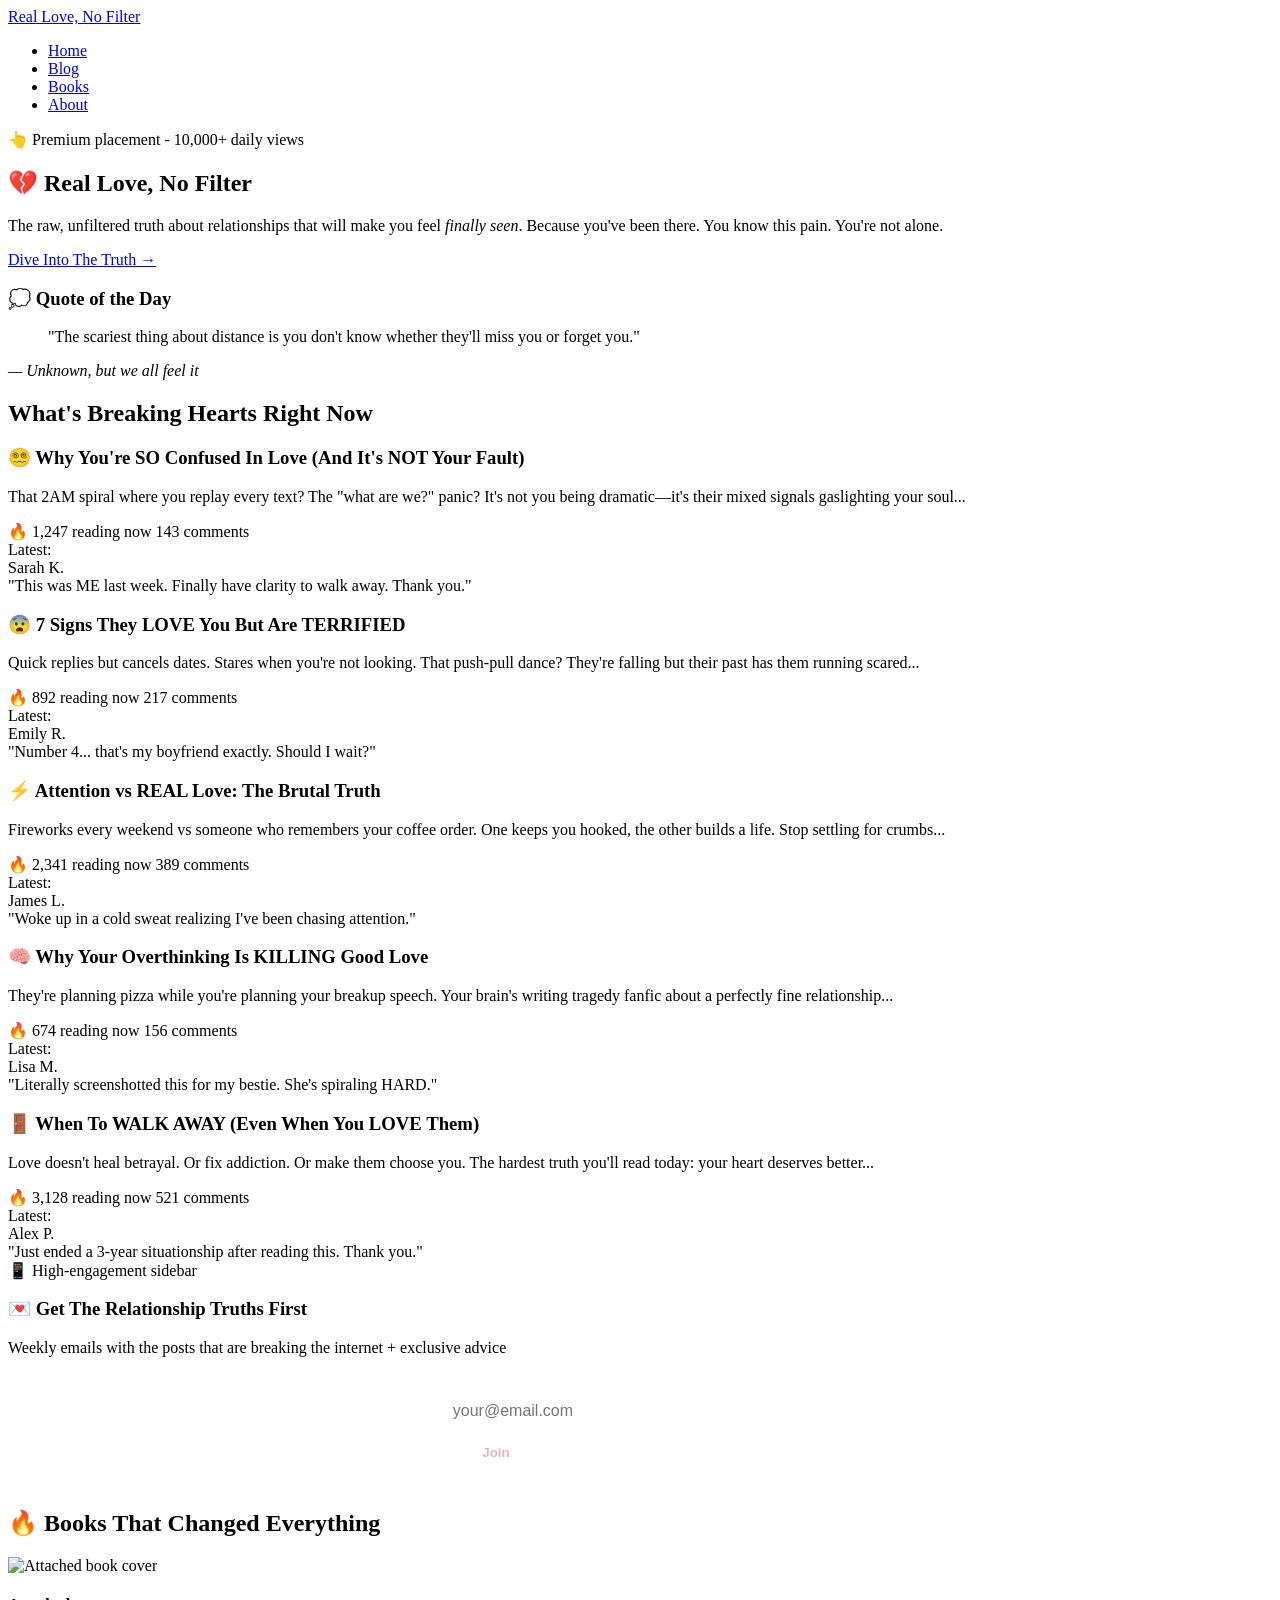
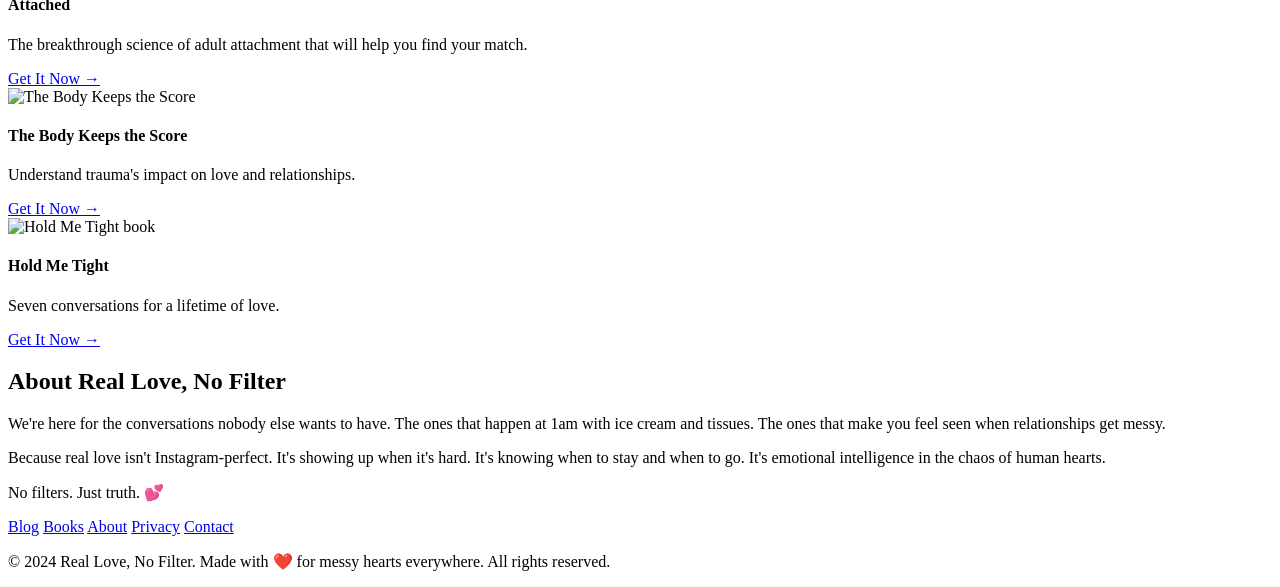
==== index.html @ 3524c857 "Rename blackbox-output-code-678SL6RS6K.html to index.html" ====
<!DOCTYPE html>
<html lang="en">
<head>
    <meta charset="UTF-8">
    <meta name="viewport" content="width=device-width, initial-scale=1.0">
    <!-- SEO Meta Tags -->
    <title>Real Love, No Filter - Raw Truth About Relationships & Emotional Intelligence</title>
    <meta name="description" content="Unfiltered relationship advice that feels real. Why you're confused in love, signs they like you but are scared, when to walk away. Emotional intelligence for messy hearts.">
    <meta name="keywords" content="relationships, love advice, emotional intelligence, dating, heartbreak, attachment styles, red flags">
    <meta property="og:title" content="Real Love, No Filter - Honest Relationship Truths">
    <meta property="og:description" content="The raw, unfiltered truth about relationships that will make you feel finally seen.">
    <meta property="og:image" content="https://reallovenofilter.com/og-image.jpg">
    <meta property="og:url" content="https://reallovenofilter.com">
    <meta name="twitter:card" content="summary_large_image">
    
    <!-- Schema.org for SEO -->
    <script type="application/ld+json">
    {
        "@context": "https://schema.org",
        "@type": "WebSite",
        "name": "Real Love, No Filter",
        "url": "https://reallovenofilter.com",
        "description": "Honest conversations about relationships and emotional intelligence",
        "potentialAction": {
            "@type": "SearchAction",
            "target": "https://reallovenofilter.com/search?q={search_term_string}",
            "query-input": "required name=search_term_string"
        }
    }
    </script>
    
    <link rel="stylesheet" href="css/style.css">
    <link rel="icon" href="data:image/svg+xml,<svg xmlns='http://www.w3.org/2000/svg' viewBox='0 0 100 100'><text y='.9em' font-size='90'>💕</text></svg>">
</head>
<body>
    <!-- Navigation -->
    <nav>
        <div class="nav-container">
            <a href="#home" class="logo">Real Love, No Filter</a>
            <ul class="nav-links" id="navLinks">
                <li><a href="#home">Home</a></li>
                <li><a href="#blog">Blog</a></li>
                <li><a href="#products">Books</a></li>
                <li><a href="#about">About</a></li>
            </ul>
            <div class="hamburger" id="hamburger">
                <span></span>
                <span></span>
                <span></span>
            </div>
        </div>
    </nav>

    <!-- Leaderboard Ad -->
    <div class="ad-leaderboard">
        <!-- Google AdSense Leaderboard (728x90) will go here -->
        <div>👆 Premium placement - 10,000+ daily views</div>
    </div>

    <!-- Homepage -->
    <section id="home" class="hero">
        <div class="container">
            <h1>💔 Real Love, No Filter</h1>
            <p>The raw, unfiltered truth about relationships that will make you feel <em>finally seen</em>. Because you've been there. You know this pain. You're not alone.</p>
            <a href="#blog" class="cta-button">Dive Into The Truth →</a>
        </div>
    </section>

    <!-- Quote of the Day -->
    <section class="quote-section">
        <div class="container">
            <h3>💭 Quote of the Day</h3>
            <div class="quote-content">
                <blockquote class="quote-text">
                    "The scariest thing about distance is you don't know whether they'll miss you or forget you."
                </blockquote>
                <cite class="quote-author">— Unknown, but we all feel it</cite>
            </div>
        </div>
    </section>

    <!-- Main Content with Sidebar -->
    <div class="container main-content">
        <!-- Blog Section -->
        <section id="blog" class="blog-section">
            <h2 class="section-title">What's Breaking Hearts Right Now</h2>
            <div class="blog-grid">
                <article class="blog-card">
                    <h3>😵‍💫 Why You're SO Confused In Love (And It's NOT Your Fault)</h3>
                    <p>That 2AM spiral where you replay every text? The "what are we?" panic? It's not you being dramatic—it's their mixed signals gaslighting your soul...</p>
                    <div class="card-meta">
                        <span class="live-indicator">🔥 1,247 reading now</span>
                        <span>143 comments</span>
                    </div>
                    <div class="comments">
                        <div class="comment-count">Latest:</div>
                        <div class="comment">
                            <div class="comment-avatar"></div>
                            <div class="comment-content">
                                <div class="comment-author">Sarah K.</div>
                                <div class="comment-text">"This was ME last week. Finally have clarity to walk away. Thank you."</div>
                            </div>
                        </div>
                    </div>
                </article>

                <article class="blog-card">
                    <h3>😨 7 Signs They LOVE You But Are TERRIFIED</h3>
                    <p>Quick replies but cancels dates. Stares when you're not looking. That push-pull dance? They're falling but their past has them running scared...</p>
                    <div class="card-meta">
                        <span class="live-indicator">🔥 892 reading now</span>
                        <span>217 comments</span>
                    </div>
                    <div class="comments">
                        <div class="comment-count">Latest:</div>
                        <div class="comment">
                            <div class="comment-avatar"></div>
                            <div class="comment-content">
                                <div class="comment-author">Emily R.</div>
                                <div class="comment-text">"Number 4... that's my boyfriend exactly. Should I wait?"</div>
                            </div>
                        </div>
                    </div>
                </article>

                <article class="blog-card">
                    <h3>⚡ Attention vs REAL Love: The Brutal Truth</h3>
                    <p>Fireworks every weekend vs someone who remembers your coffee order. One keeps you hooked, the other builds a life. Stop settling for crumbs...</p>
                    <div class="card-meta">
                        <span class="live-indicator">🔥 2,341 reading now</span>
                        <span>389 comments</span>
                    </div>
                    <div class="comments">
                        <div class="comment-count">Latest:</div>
                        <div class="comment">
                            <div class="comment-avatar"></div>
                            <div class="comment-content">
                                <div class="comment-author">James L.</div>
                                <div class="comment-text">"Woke up in a cold sweat realizing I've been chasing attention."</div>
                            </div>
                        </div>
                    </div>
                </article>

                <article class="blog-card">
                    <h3>🧠 Why Your Overthinking Is KILLING Good Love</h3>
                    <p>They're planning pizza while you're planning your breakup speech. Your brain's writing tragedy fanfic about a perfectly fine relationship...</p>
                    <div class="card-meta">
                        <span class="live-indicator">🔥 674 reading now</span>
                        <span>156 comments</span>
                    </div>
                    <div class="comments">
                        <div class="comment-count">Latest:</div>
                        <div class="comment">
                            <div class="comment-avatar"></div>
                            <div class="comment-content">
                                <div class="comment-author">Lisa M.</div>
                                <div class="comment-text">"Literally screenshotted this for my bestie. She's spiraling HARD."</div>
                            </div>
                        </div>
                    </div>
                </article>

                <article class="blog-card">
                    <h3>🚪 When To WALK AWAY (Even When You LOVE Them)</h3>
                    <p>Love doesn't heal betrayal. Or fix addiction. Or make them choose you. The hardest truth you'll read today: your heart deserves better...</p>
                    <div class="card-meta">
                        <span class="live-indicator">🔥 3,128 reading now</span>
                        <span>521 comments</span>
                    </div>
                    <div class="comments">
                        <div class="comment-count">Latest:</div>
                        <div class="comment">
                            <div class="comment-avatar"></div>
                            <div class="comment-content">
                                <div class="comment-author">Alex P.</div>
                                <div class="comment-text">"Just ended a 3-year situationship after reading this. Thank you."</div>
                            </div>
                        </div>
                    </div>
                </article>
            </div>
        </section>

        <!-- Sidebar -->
        <aside class="sidebar">
            <div class="sidebar-ad">
                <!-- Google AdSense Sidebar (300x600) will go here -->
                <div>📱 High-engagement sidebar</div>
            </div>
        </aside>
    </div>

    <!-- Newsletter -->
    <section class="newsletter">
        <div class="container">
            <h3>💌 Get The Relationship Truths First</h3>
            <p>Weekly emails with the posts that are breaking the internet + exclusive advice</p>
            <!-- Mailchimp/Klaviyo form will go here -->
            <div style="background: rgba(255,255,255,0.2); padding: 1rem; border-radius: 12px; max-width: 400px; margin: 0 auto;">
                <input type="email" placeholder="your@email.com" style="width: 70%; padding: 0.8rem; border: none; border-radius: 6px; font-size: 1rem;">
                <button style="width: 28%; padding: 0.8rem; background: white; color: #e8b4b8; border: none; border-radius: 6px; font-weight: 600; cursor: pointer;">Join</button>
            </div>
        </div>
    </section>

    <!-- Recommended Products -->
    <section id="products" class="products-section">
        <div class="container">
            <h2>🔥 Books That Changed Everything</h2>
            <div class="products-grid">
                <div class="product-card">
                    <img src="https://images.unsplash.com/photo-1589829545856-d10d557cf95f?w=400&h=200&fit=crop" alt="Attached book cover" loading="lazy">
                    <h4>Attached</h4>
                    <p>The breakthrough science of adult attachment that will help you find your match.</p>
                    <a href="#" class="affiliate-btn" target="_blank" rel="nofollow noopener">Get It Now →</a>
                </div>

                <div class="product-card">
                    <img src="https://images.unsplash.com/photo-1661963516302-482acd74672e?w=400&h=200&fit=crop" alt="The Body Keeps the Score" loading="lazy">
                    <h4>The Body Keeps the Score</h4>
                    <p>Understand trauma's impact on love and relationships.</p>
                    <a href="#" class="affiliate-btn" target="_blank" rel="nofollow noopener">Get It Now →</a>
                </div>

                <div class="product-card">
                    <img src="https://images.unsplash.com/photo-1524178232363-933d15b4d95e?w=400&h=200&fit=crop" alt="Hold Me Tight book" loading="lazy">
                    <h4>Hold Me Tight</h4>
                    <p>Seven conversations for a lifetime of love.</p>
                    <a href="#" class="affiliate-btn" target="_blank" rel="nofollow noopener">Get It Now →</a>
                </div>
            </div>
        </div>
    </section>

    <!-- About Page -->
    <section id="about" class="about">
        <div class="container">
            <h2>About Real Love, No Filter</h2>
            <p>We're here for the conversations nobody else wants to have. The ones that happen at 1am with ice cream and tissues. The ones that make you feel seen when relationships get messy.</p>
            <p>Because real love isn't Instagram-perfect. It's showing up when it's hard. It's knowing when to stay and when to go. It's emotional intelligence in the chaos of human hearts.</p>
            <p>No filters. Just truth. 💕</p>
        </div>
    </section>

    <!-- Footer -->
    <footer>
        <div class="footer-content">
            <div class="footer-links">
                <a href="#blog">Blog</a>
                <a href="#products">Books</a>
                <a href="#about">About</a>
                <a href="#">Privacy</a>
                <a href="#">Contact</a>
            </div>
            <p>&copy; 2024 Real Love, No Filter. Made with ❤️ for messy hearts everywhere. All rights reserved.</p>
        </div>
    </footer>

    <script src="js/script.js"></script>
</body>
</html>
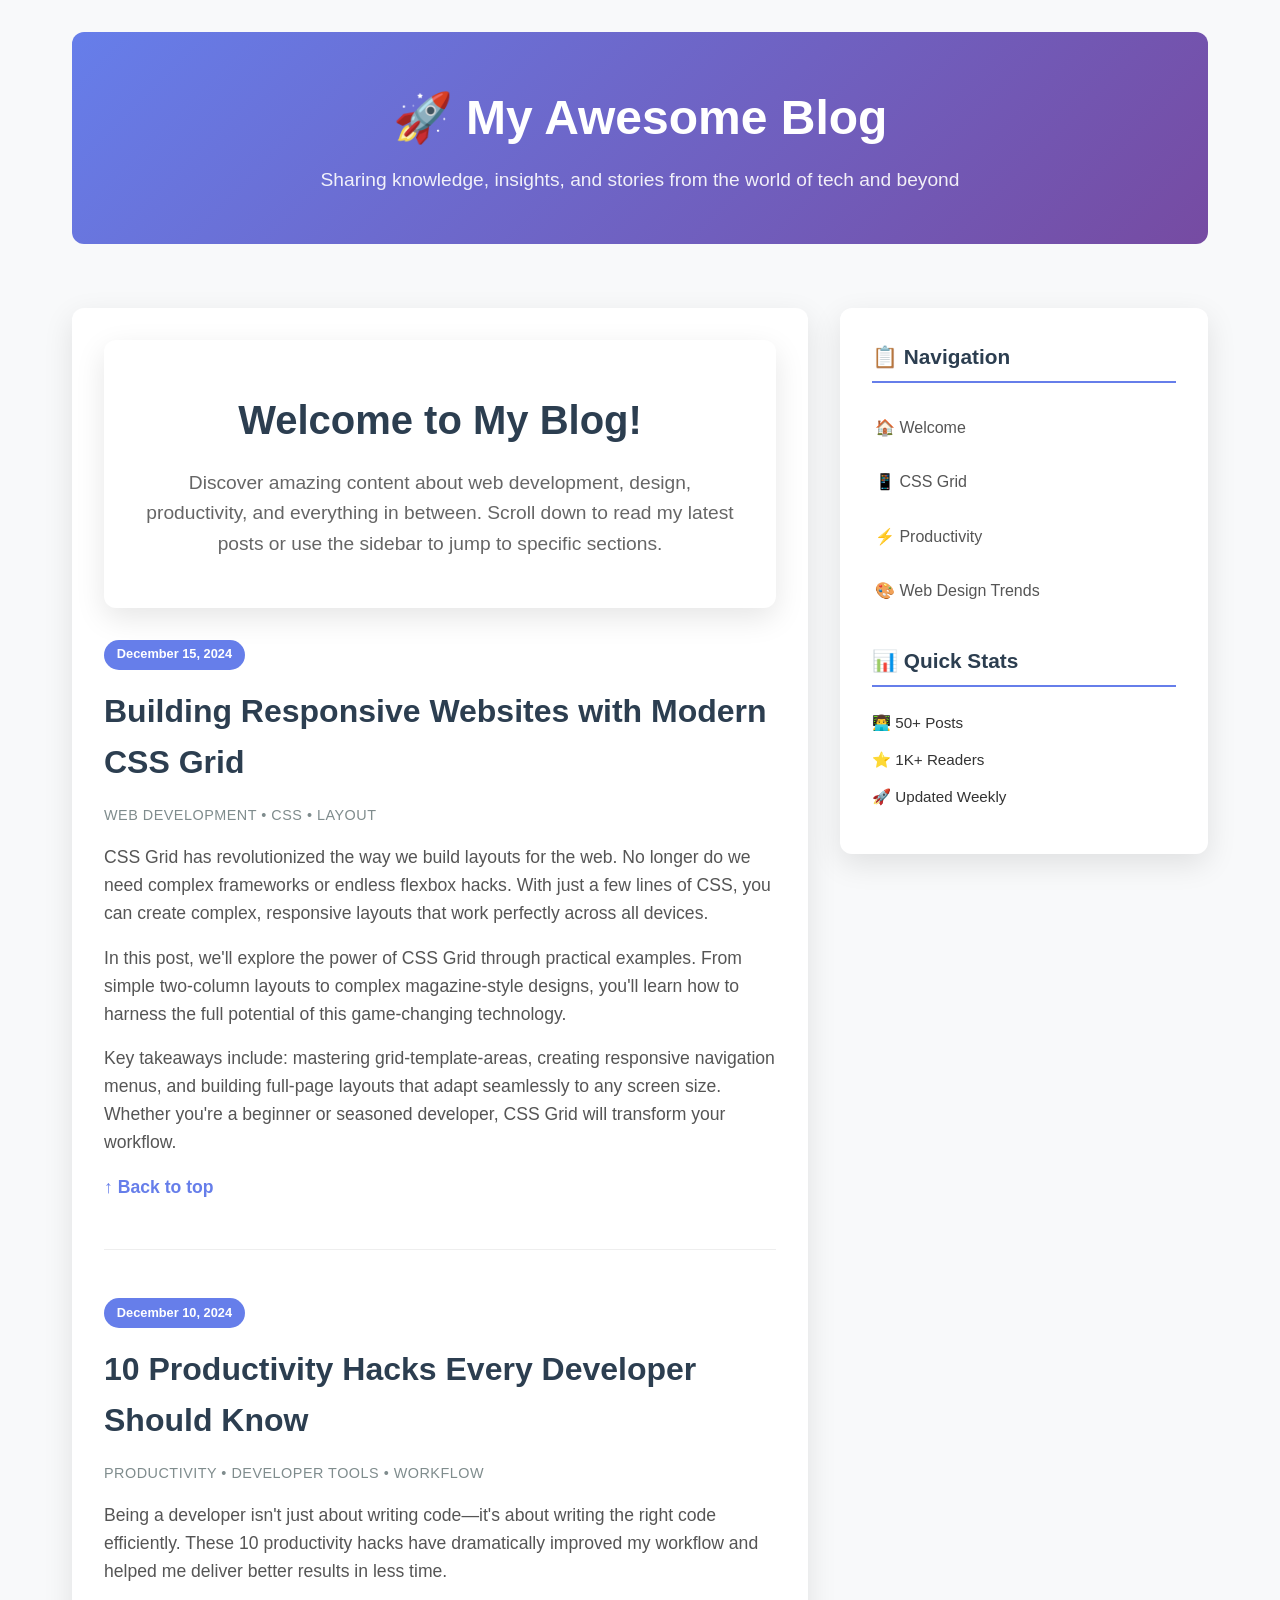
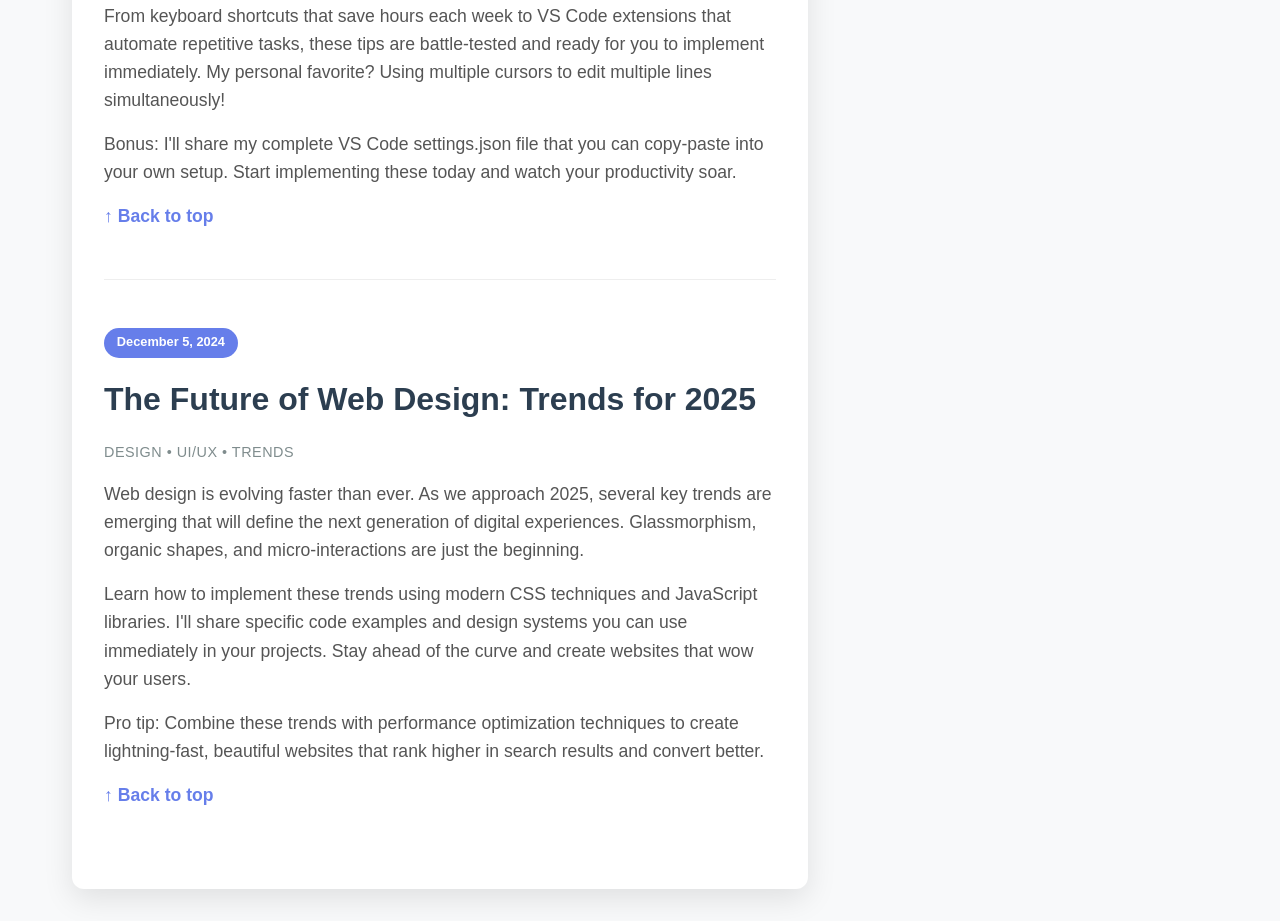
==== commit ec0be1b1: "Create index.html" ====
--- a/index.html
+++ b/index.html
@@ -3,260 +3,263 @@
 <head>
     <meta charset="UTF-8">
     <meta name="viewport" content="width=device-width, initial-scale=1.0">
-    <!-- SEO Meta Tags -->
-    <title>Real Love, No Filter - Raw Truth About Relationships & Emotional Intelligence</title>
-    <meta name="description" content="Unfiltered relationship advice that feels real. Why you're confused in love, signs they like you but are scared, when to walk away. Emotional intelligence for messy hearts.">
-    <meta name="keywords" content="relationships, love advice, emotional intelligence, dating, heartbreak, attachment styles, red flags">
-    <meta property="og:title" content="Real Love, No Filter - Honest Relationship Truths">
-    <meta property="og:description" content="The raw, unfiltered truth about relationships that will make you feel finally seen.">
-    <meta property="og:image" content="https://reallovenofilter.com/og-image.jpg">
-    <meta property="og:url" content="https://reallovenofilter.com">
-    <meta name="twitter:card" content="summary_large_image">
-    
-    <!-- Schema.org for SEO -->
-    <script type="application/ld+json">
-    {
-        "@context": "https://schema.org",
-        "@type": "WebSite",
-        "name": "Real Love, No Filter",
-        "url": "https://reallovenofilter.com",
-        "description": "Honest conversations about relationships and emotional intelligence",
-        "potentialAction": {
-            "@type": "SearchAction",
-            "target": "https://reallovenofilter.com/search?q={search_term_string}",
-            "query-input": "required name=search_term_string"
-        }
-    }
-    </script>
-    
-    <link rel="stylesheet" href="css/style.css">
-    <link rel="icon" href="data:image/svg+xml,<svg xmlns='http://www.w3.org/2000/svg' viewBox='0 0 100 100'><text y='.9em' font-size='90'>💕</text></svg>">
+    <title>My Awesome Blog</title>
+    <style>
+        * {
+            margin: 0;
+            padding: 0;
+            box-sizing: border-box;
+        }
+
+        body {
+            font-family: -apple-system, BlinkMacSystemFont, 'Segoe UI', Roboto, Oxygen, Ubuntu, Cantarell, sans-serif;
+            line-height: 1.6;
+            color: #333;
+            background-color: #f8f9fa;
+        }
+
+        .container {
+            max-width: 1200px;
+            margin: 0 auto;
+            display: grid;
+            grid-template-columns: 2fr 1fr;
+            gap: 2rem;
+            padding: 2rem;
+        }
+
+        header {
+            grid-column: 1 / -1;
+            text-align: center;
+            padding: 3rem 0;
+            background: linear-gradient(135deg, #667eea 0%, #764ba2 100%);
+            color: white;
+            border-radius: 12px;
+            margin-bottom: 2rem;
+        }
+
+        header h1 {
+            font-size: 3rem;
+            margin-bottom: 0.5rem;
+            font-weight: 700;
+        }
+
+        header p {
+            font-size: 1.2rem;
+            opacity: 0.9;
+        }
+
+        .main-content {
+            background: white;
+            border-radius: 12px;
+            padding: 2rem;
+            box-shadow: 0 10px 30px rgba(0,0,0,0.1);
+        }
+
+        .blog-post {
+            margin-bottom: 3rem;
+            padding-bottom: 2rem;
+            border-bottom: 1px solid #eee;
+        }
+
+        .blog-post:last-child {
+            border-bottom: none;
+            margin-bottom: 0;
+        }
+
+        .blog-post h2 {
+            font-size: 2rem;
+            color: #2c3e50;
+            margin-bottom: 1rem;
+            cursor: pointer;
+        }
+
+        .blog-post h2:hover {
+            color: #667eea;
+        }
+
+        .post-meta {
+            color: #7f8c8d;
+            font-size: 0.9rem;
+            margin-bottom: 1rem;
+            text-transform: uppercase;
+            letter-spacing: 0.5px;
+        }
+
+        .blog-post p {
+            font-size: 1.1rem;
+            margin-bottom: 1rem;
+            color: #555;
+        }
+
+        .read-more {
+            color: #667eea;
+            text-decoration: none;
+            font-weight: 600;
+            border-bottom: 2px solid transparent;
+            transition: all 0.3s ease;
+        }
+
+        .read-more:hover {
+            border-bottom-color: #667eea;
+        }
+
+        .sidebar {
+            background: white;
+            border-radius: 12px;
+            padding: 2rem;
+            box-shadow: 0 10px 30px rgba(0,0,0,0.1);
+            height: fit-content;
+            position: sticky;
+            top: 2rem;
+        }
+
+        .sidebar h3 {
+            color: #2c3e50;
+            margin-bottom: 1.5rem;
+            font-size: 1.3rem;
+            padding-bottom: 0.5rem;
+            border-bottom: 2px solid #667eea;
+        }
+
+        .sidebar ul {
+            list-style: none;
+        }
+
+        .sidebar li {
+            margin-bottom: 0.8rem;
+        }
+
+        .sidebar a {
+            color: #555;
+            text-decoration: none;
+            font-weight: 500;
+            display: block;
+            padding: 0.5rem 0;
+            border-left: 3px solid transparent;
+            transition: all 0.3s ease;
+        }
+
+        .sidebar a:hover {
+            color: #667eea;
+            border-left-color: #667eea;
+            padding-left: 1rem;
+        }
+
+        .hero-section {
+            grid-column: 1 / -1;
+            background: white;
+            border-radius: 12px;
+            padding: 3rem 2rem;
+            text-align: center;
+            margin-bottom: 2rem;
+            box-shadow: 0 10px 30px rgba(0,0,0,0.1);
+        }
+
+        .hero-section h2 {
+            font-size: 2.5rem;
+            color: #2c3e50;
+            margin-bottom: 1rem;
+        }
+
+        .hero-section p {
+            font-size: 1.2rem;
+            color: #666;
+            max-width: 600px;
+            margin: 0 auto;
+        }
+
+        @media (max-width: 768px) {
+            .container {
+                grid-template-columns: 1fr;
+                padding: 1rem;
+                gap: 1.5rem;
+            }
+
+            header h1 {
+                font-size: 2rem;
+            }
+
+            .main-content, .sidebar {
+                padding: 1.5rem;
+            }
+        }
+
+        .post-date {
+            background: #667eea;
+            color: white;
+            padding: 0.3rem 0.8rem;
+            border-radius: 20px;
+            font-size: 0.8rem;
+            font-weight: 600;
+            display: inline-block;
+            margin-bottom: 1rem;
+        }
+    </style>
 </head>
 <body>
-    <!-- Navigation -->
-    <nav>
-        <div class="nav-container">
-            <a href="#home" class="logo">Real Love, No Filter</a>
-            <ul class="nav-links" id="navLinks">
-                <li><a href="#home">Home</a></li>
-                <li><a href="#blog">Blog</a></li>
-                <li><a href="#products">Books</a></li>
-                <li><a href="#about">About</a></li>
+    <div class="container">
+        <header>
+            <h1>🚀 My Awesome Blog</h1>
+            <p>Sharing knowledge, insights, and stories from the world of tech and beyond</p>
+        </header>
+
+        <main class="main-content">
+            <!-- Hero Section -->
+            <section id="hero" class="hero-section">
+                <h2>Welcome to My Blog!</h2>
+                <p>Discover amazing content about web development, design, productivity, and everything in between. Scroll down to read my latest posts or use the sidebar to jump to specific sections.</p>
+            </section>
+
+            <!-- Blog Post 1 -->
+            <article id="post-1" class="blog-post">
+                <div class="post-date">December 15, 2024</div>
+                <h2>Building Responsive Websites with Modern CSS Grid</h2>
+                <div class="post-meta">Web Development • CSS • Layout</div>
+                <p>CSS Grid has revolutionized the way we build layouts for the web. No longer do we need complex frameworks or endless flexbox hacks. With just a few lines of CSS, you can create complex, responsive layouts that work perfectly across all devices.</p>
+                <p>In this post, we'll explore the power of CSS Grid through practical examples. From simple two-column layouts to complex magazine-style designs, you'll learn how to harness the full potential of this game-changing technology.</p>
+                <p>Key takeaways include: mastering grid-template-areas, creating responsive navigation menus, and building full-page layouts that adapt seamlessly to any screen size. Whether you're a beginner or seasoned developer, CSS Grid will transform your workflow.</p>
+                <p><a href="#post-1" class="read-more">↑ Back to top</a></p>
+            </article>
+
+            <!-- Blog Post 2 -->
+            <article id="post-2" class="blog-post">
+                <div class="post-date">December 10, 2024</div>
+                <h2>10 Productivity Hacks Every Developer Should Know</h2>
+                <div class="post-meta">Productivity • Developer Tools • Workflow</div>
+                <p>Being a developer isn't just about writing code—it's about writing the right code efficiently. These 10 productivity hacks have dramatically improved my workflow and helped me deliver better results in less time.</p>
+                <p>From keyboard shortcuts that save hours each week to VS Code extensions that automate repetitive tasks, these tips are battle-tested and ready for you to implement immediately. My personal favorite? Using multiple cursors to edit multiple lines simultaneously!</p>
+                <p>Bonus: I'll share my complete VS Code settings.json file that you can copy-paste into your own setup. Start implementing these today and watch your productivity soar.</p>
+                <p><a href="#post-2" class="read-more">↑ Back to top</a></p>
+            </article>
+
+            <!-- Blog Post 3 -->
+            <article id="post-3" class="blog-post">
+                <div class="post-date">December 5, 2024</div>
+                <h2>The Future of Web Design: Trends for 2025</h2>
+                <div class="post-meta">Design • UI/UX • Trends</div>
+                <p>Web design is evolving faster than ever. As we approach 2025, several key trends are emerging that will define the next generation of digital experiences. Glassmorphism, organic shapes, and micro-interactions are just the beginning.</p>
+                <p>Learn how to implement these trends using modern CSS techniques and JavaScript libraries. I'll share specific code examples and design systems you can use immediately in your projects. Stay ahead of the curve and create websites that wow your users.</p>
+                <p>Pro tip: Combine these trends with performance optimization techniques to create lightning-fast, beautiful websites that rank higher in search results and convert better.</p>
+                <p><a href="#post-3" class="read-more">↑ Back to top</a></p>
+            </article>
+        </main>
+
+        <aside class="sidebar">
+            <h3>📋 Navigation</h3>
+            <ul>
+                <li><a href="#hero">🏠 Welcome</a></li>
+                <li><a href="#post-1">📱 CSS Grid</a></li>
+                <li><a href="#post-2">⚡ Productivity</a></li>
+                <li><a href="#post-3">🎨 Web Design Trends</a></li>
             </ul>
-            <div class="hamburger" id="hamburger">
-                <span></span>
-                <span></span>
-                <span></span>
-            </div>
-        </div>
-    </nav>
-
-    <!-- Leaderboard Ad -->
-    <div class="ad-leaderboard">
-        <!-- Google AdSense Leaderboard (728x90) will go here -->
-        <div>👆 Premium placement - 10,000+ daily views</div>
-    </div>
-
-    <!-- Homepage -->
-    <section id="home" class="hero">
-        <div class="container">
-            <h1>💔 Real Love, No Filter</h1>
-            <p>The raw, unfiltered truth about relationships that will make you feel <em>finally seen</em>. Because you've been there. You know this pain. You're not alone.</p>
-            <a href="#blog" class="cta-button">Dive Into The Truth →</a>
-        </div>
-    </section>
-
-    <!-- Quote of the Day -->
-    <section class="quote-section">
-        <div class="container">
-            <h3>💭 Quote of the Day</h3>
-            <div class="quote-content">
-                <blockquote class="quote-text">
-                    "The scariest thing about distance is you don't know whether they'll miss you or forget you."
-                </blockquote>
-                <cite class="quote-author">— Unknown, but we all feel it</cite>
-            </div>
-        </div>
-    </section>
-
-    <!-- Main Content with Sidebar -->
-    <div class="container main-content">
-        <!-- Blog Section -->
-        <section id="blog" class="blog-section">
-            <h2 class="section-title">What's Breaking Hearts Right Now</h2>
-            <div class="blog-grid">
-                <article class="blog-card">
-                    <h3>😵‍💫 Why You're SO Confused In Love (And It's NOT Your Fault)</h3>
-                    <p>That 2AM spiral where you replay every text? The "what are we?" panic? It's not you being dramatic—it's their mixed signals gaslighting your soul...</p>
-                    <div class="card-meta">
-                        <span class="live-indicator">🔥 1,247 reading now</span>
-                        <span>143 comments</span>
-                    </div>
-                    <div class="comments">
-                        <div class="comment-count">Latest:</div>
-                        <div class="comment">
-                            <div class="comment-avatar"></div>
-                            <div class="comment-content">
-                                <div class="comment-author">Sarah K.</div>
-                                <div class="comment-text">"This was ME last week. Finally have clarity to walk away. Thank you."</div>
-                            </div>
-                        </div>
-                    </div>
-                </article>
-
-                <article class="blog-card">
-                    <h3>😨 7 Signs They LOVE You But Are TERRIFIED</h3>
-                    <p>Quick replies but cancels dates. Stares when you're not looking. That push-pull dance? They're falling but their past has them running scared...</p>
-                    <div class="card-meta">
-                        <span class="live-indicator">🔥 892 reading now</span>
-                        <span>217 comments</span>
-                    </div>
-                    <div class="comments">
-                        <div class="comment-count">Latest:</div>
-                        <div class="comment">
-                            <div class="comment-avatar"></div>
-                            <div class="comment-content">
-                                <div class="comment-author">Emily R.</div>
-                                <div class="comment-text">"Number 4... that's my boyfriend exactly. Should I wait?"</div>
-                            </div>
-                        </div>
-                    </div>
-                </article>
-
-                <article class="blog-card">
-                    <h3>⚡ Attention vs REAL Love: The Brutal Truth</h3>
-                    <p>Fireworks every weekend vs someone who remembers your coffee order. One keeps you hooked, the other builds a life. Stop settling for crumbs...</p>
-                    <div class="card-meta">
-                        <span class="live-indicator">🔥 2,341 reading now</span>
-                        <span>389 comments</span>
-                    </div>
-                    <div class="comments">
-                        <div class="comment-count">Latest:</div>
-                        <div class="comment">
-                            <div class="comment-avatar"></div>
-                            <div class="comment-content">
-                                <div class="comment-author">James L.</div>
-                                <div class="comment-text">"Woke up in a cold sweat realizing I've been chasing attention."</div>
-                            </div>
-                        </div>
-                    </div>
-                </article>
-
-                <article class="blog-card">
-                    <h3>🧠 Why Your Overthinking Is KILLING Good Love</h3>
-                    <p>They're planning pizza while you're planning your breakup speech. Your brain's writing tragedy fanfic about a perfectly fine relationship...</p>
-                    <div class="card-meta">
-                        <span class="live-indicator">🔥 674 reading now</span>
-                        <span>156 comments</span>
-                    </div>
-                    <div class="comments">
-                        <div class="comment-count">Latest:</div>
-                        <div class="comment">
-                            <div class="comment-avatar"></div>
-                            <div class="comment-content">
-                                <div class="comment-author">Lisa M.</div>
-                                <div class="comment-text">"Literally screenshotted this for my bestie. She's spiraling HARD."</div>
-                            </div>
-                        </div>
-                    </div>
-                </article>
-
-                <article class="blog-card">
-                    <h3>🚪 When To WALK AWAY (Even When You LOVE Them)</h3>
-                    <p>Love doesn't heal betrayal. Or fix addiction. Or make them choose you. The hardest truth you'll read today: your heart deserves better...</p>
-                    <div class="card-meta">
-                        <span class="live-indicator">🔥 3,128 reading now</span>
-                        <span>521 comments</span>
-                    </div>
-                    <div class="comments">
-                        <div class="comment-count">Latest:</div>
-                        <div class="comment">
-                            <div class="comment-avatar"></div>
-                            <div class="comment-content">
-                                <div class="comment-author">Alex P.</div>
-                                <div class="comment-text">"Just ended a 3-year situationship after reading this. Thank you."</div>
-                            </div>
-                        </div>
-                    </div>
-                </article>
-            </div>
-        </section>
-
-        <!-- Sidebar -->
-        <aside class="sidebar">
-            <div class="sidebar-ad">
-                <!-- Google AdSense Sidebar (300x600) will go here -->
-                <div>📱 High-engagement sidebar</div>
-            </div>
+            
+            <h3 style="margin-top: 2rem;">📊 Quick Stats</h3>
+            <ul style="font-size: 0.95rem;">
+                <li>👨‍💻 50+ Posts</li>
+                <li>⭐ 1K+ Readers</li>
+                <li>🚀 Updated Weekly</li>
+            </ul>
         </aside>
     </div>
-
-    <!-- Newsletter -->
-    <section class="newsletter">
-        <div class="container">
-            <h3>💌 Get The Relationship Truths First</h3>
-            <p>Weekly emails with the posts that are breaking the internet + exclusive advice</p>
-            <!-- Mailchimp/Klaviyo form will go here -->
-            <div style="background: rgba(255,255,255,0.2); padding: 1rem; border-radius: 12px; max-width: 400px; margin: 0 auto;">
-                <input type="email" placeholder="your@email.com" style="width: 70%; padding: 0.8rem; border: none; border-radius: 6px; font-size: 1rem;">
-                <button style="width: 28%; padding: 0.8rem; background: white; color: #e8b4b8; border: none; border-radius: 6px; font-weight: 600; cursor: pointer;">Join</button>
-            </div>
-        </div>
-    </section>
-
-    <!-- Recommended Products -->
-    <section id="products" class="products-section">
-        <div class="container">
-            <h2>🔥 Books That Changed Everything</h2>
-            <div class="products-grid">
-                <div class="product-card">
-                    <img src="https://images.unsplash.com/photo-1589829545856-d10d557cf95f?w=400&h=200&fit=crop" alt="Attached book cover" loading="lazy">
-                    <h4>Attached</h4>
-                    <p>The breakthrough science of adult attachment that will help you find your match.</p>
-                    <a href="#" class="affiliate-btn" target="_blank" rel="nofollow noopener">Get It Now →</a>
-                </div>
-
-                <div class="product-card">
-                    <img src="https://images.unsplash.com/photo-1661963516302-482acd74672e?w=400&h=200&fit=crop" alt="The Body Keeps the Score" loading="lazy">
-                    <h4>The Body Keeps the Score</h4>
-                    <p>Understand trauma's impact on love and relationships.</p>
-                    <a href="#" class="affiliate-btn" target="_blank" rel="nofollow noopener">Get It Now →</a>
-                </div>
-
-                <div class="product-card">
-                    <img src="https://images.unsplash.com/photo-1524178232363-933d15b4d95e?w=400&h=200&fit=crop" alt="Hold Me Tight book" loading="lazy">
-                    <h4>Hold Me Tight</h4>
-                    <p>Seven conversations for a lifetime of love.</p>
-                    <a href="#" class="affiliate-btn" target="_blank" rel="nofollow noopener">Get It Now →</a>
-                </div>
-            </div>
-        </div>
-    </section>
-
-    <!-- About Page -->
-    <section id="about" class="about">
-        <div class="container">
-            <h2>About Real Love, No Filter</h2>
-            <p>We're here for the conversations nobody else wants to have. The ones that happen at 1am with ice cream and tissues. The ones that make you feel seen when relationships get messy.</p>
-            <p>Because real love isn't Instagram-perfect. It's showing up when it's hard. It's knowing when to stay and when to go. It's emotional intelligence in the chaos of human hearts.</p>
-            <p>No filters. Just truth. 💕</p>
-        </div>
-    </section>
-
-    <!-- Footer -->
-    <footer>
-        <div class="footer-content">
-            <div class="footer-links">
-                <a href="#blog">Blog</a>
-                <a href="#products">Books</a>
-                <a href="#about">About</a>
-                <a href="#">Privacy</a>
-                <a href="#">Contact</a>
-            </div>
-            <p>&copy; 2024 Real Love, No Filter. Made with ❤️ for messy hearts everywhere. All rights reserved.</p>
-        </div>
-    </footer>
-
-    <script src="js/script.js"></script>
 </body>
 </html>
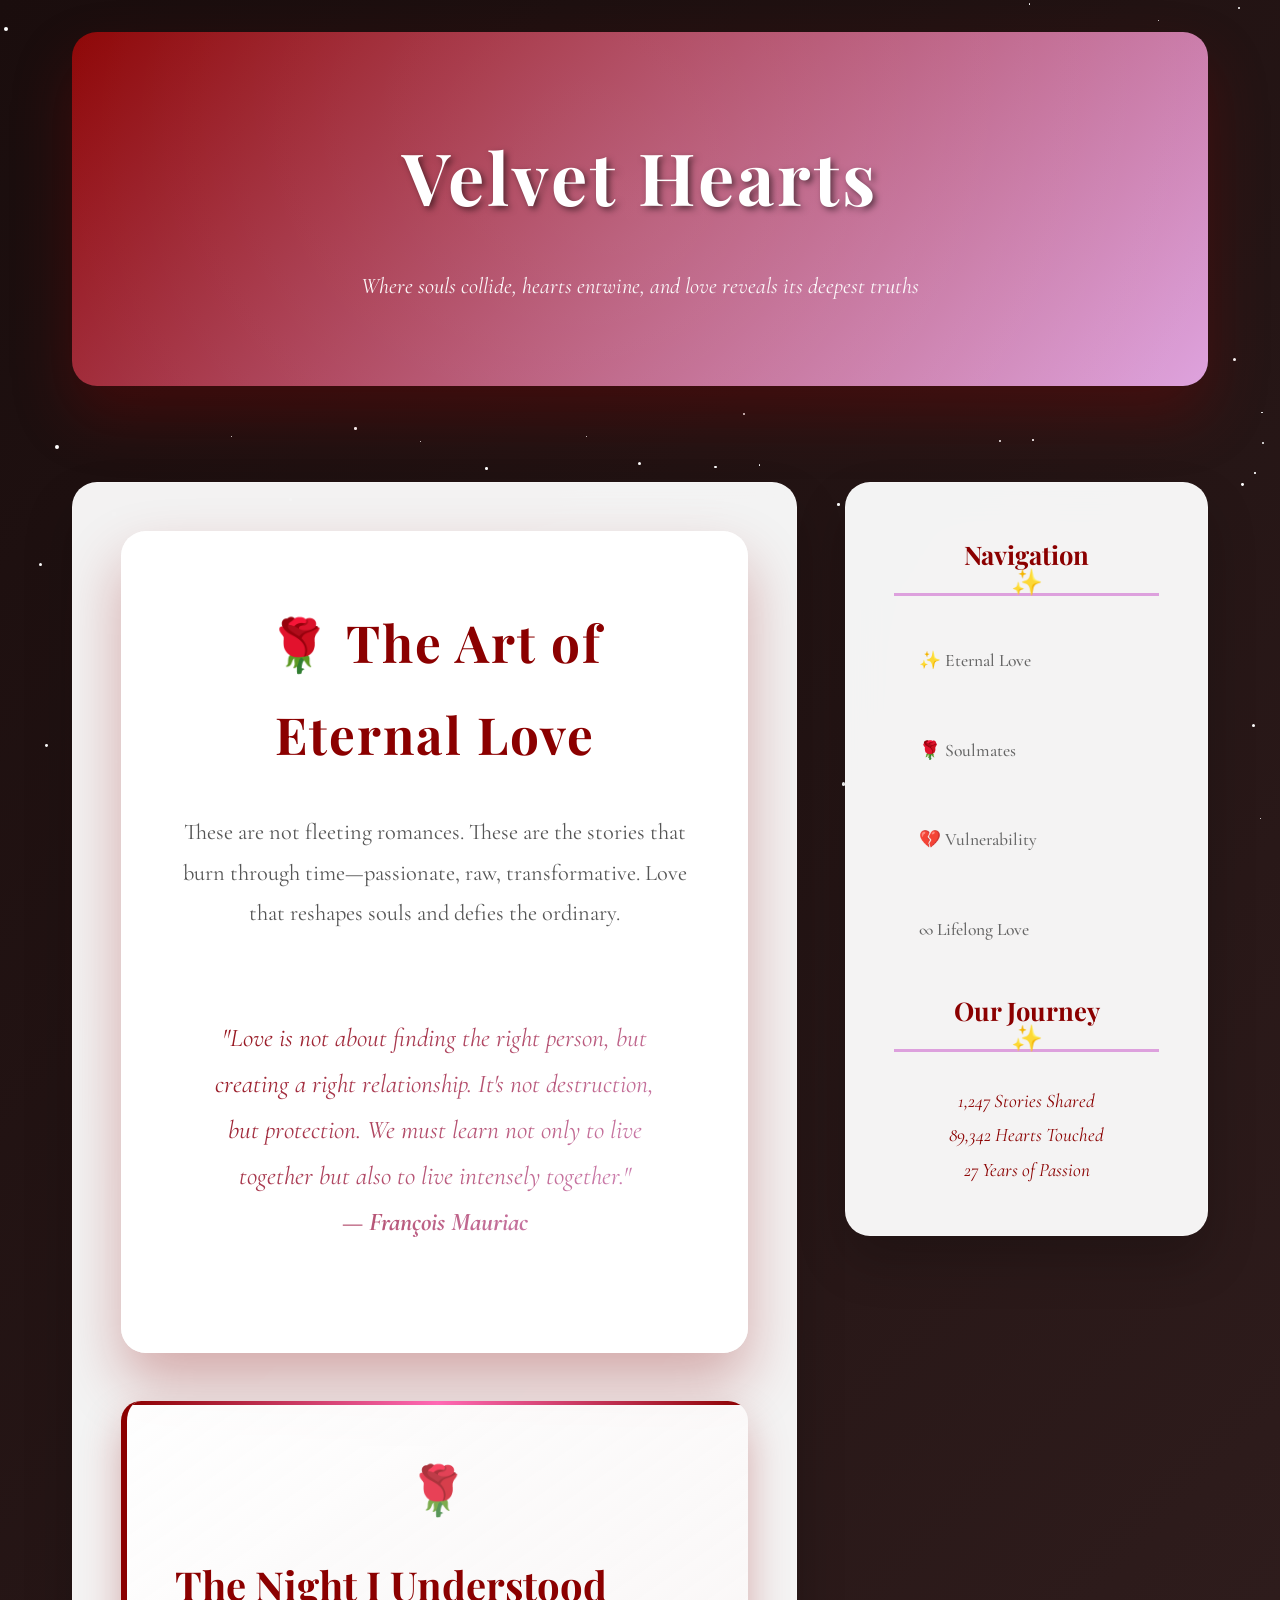
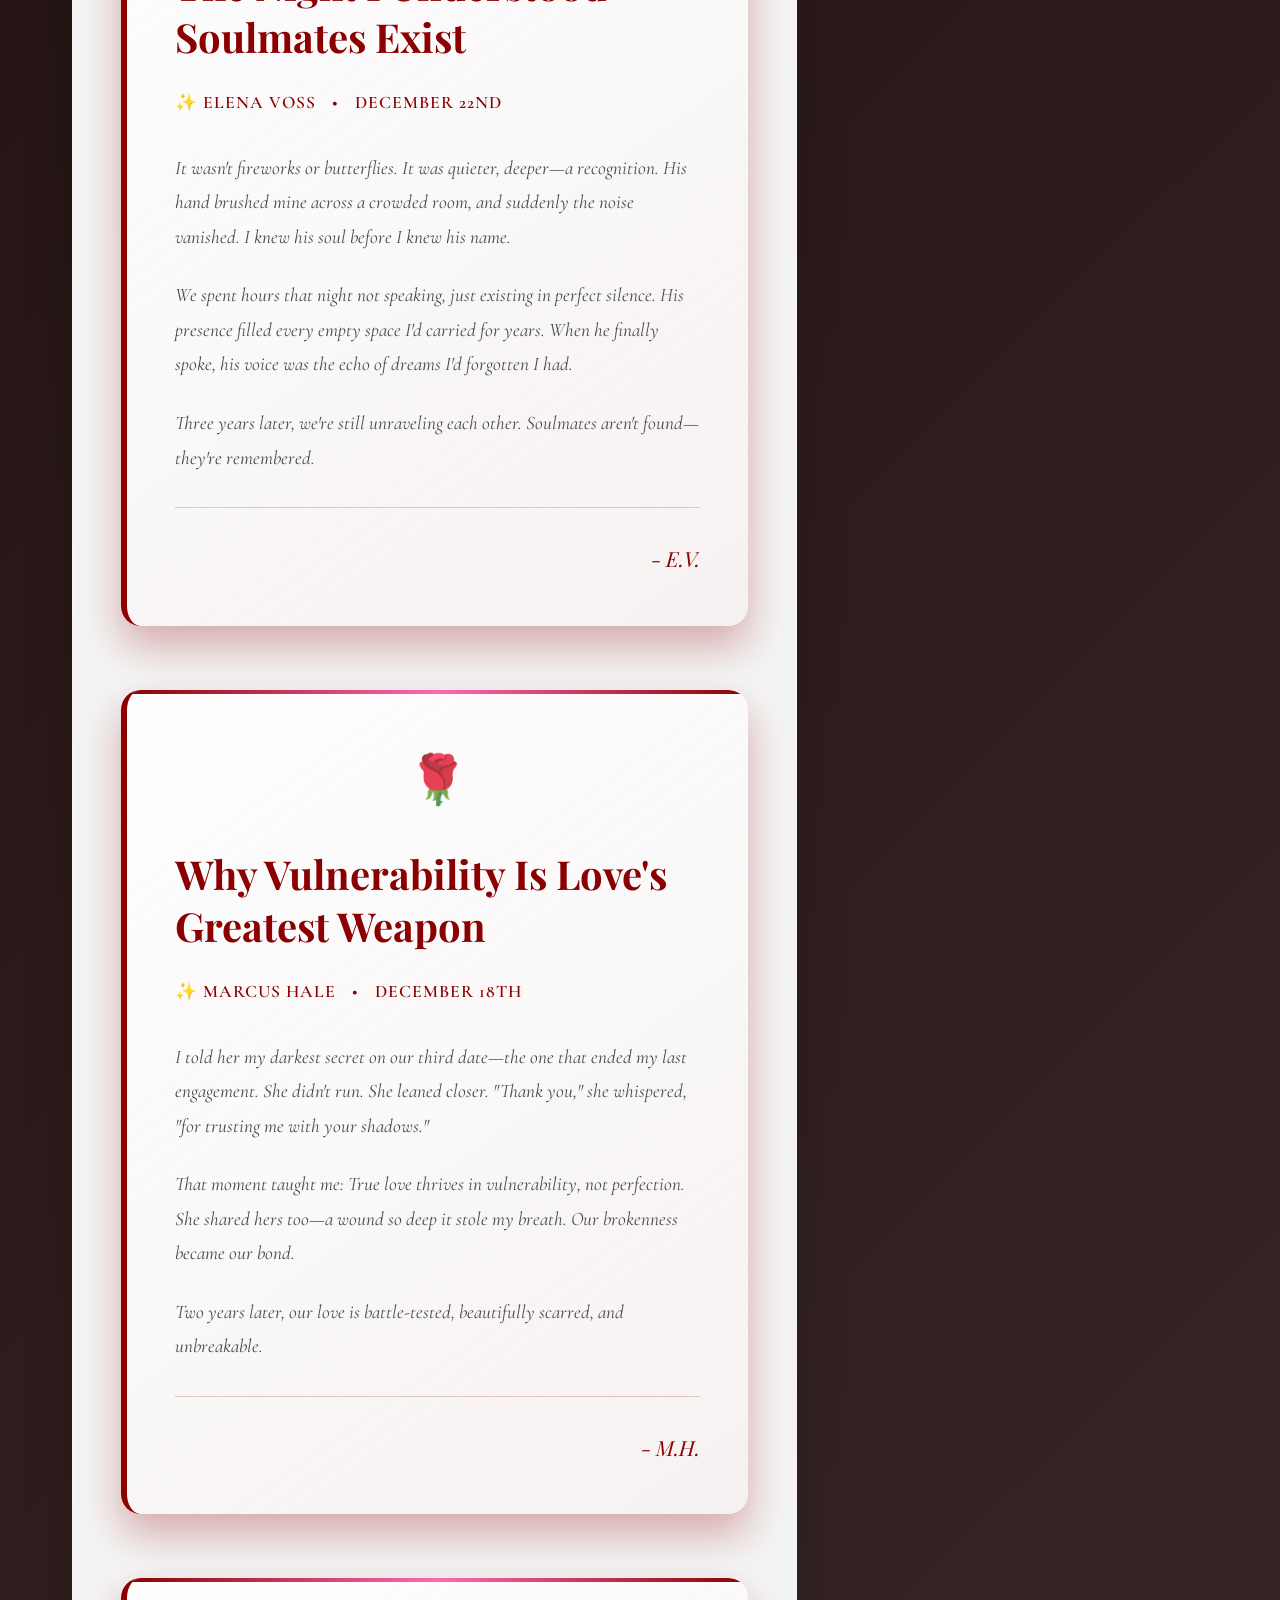
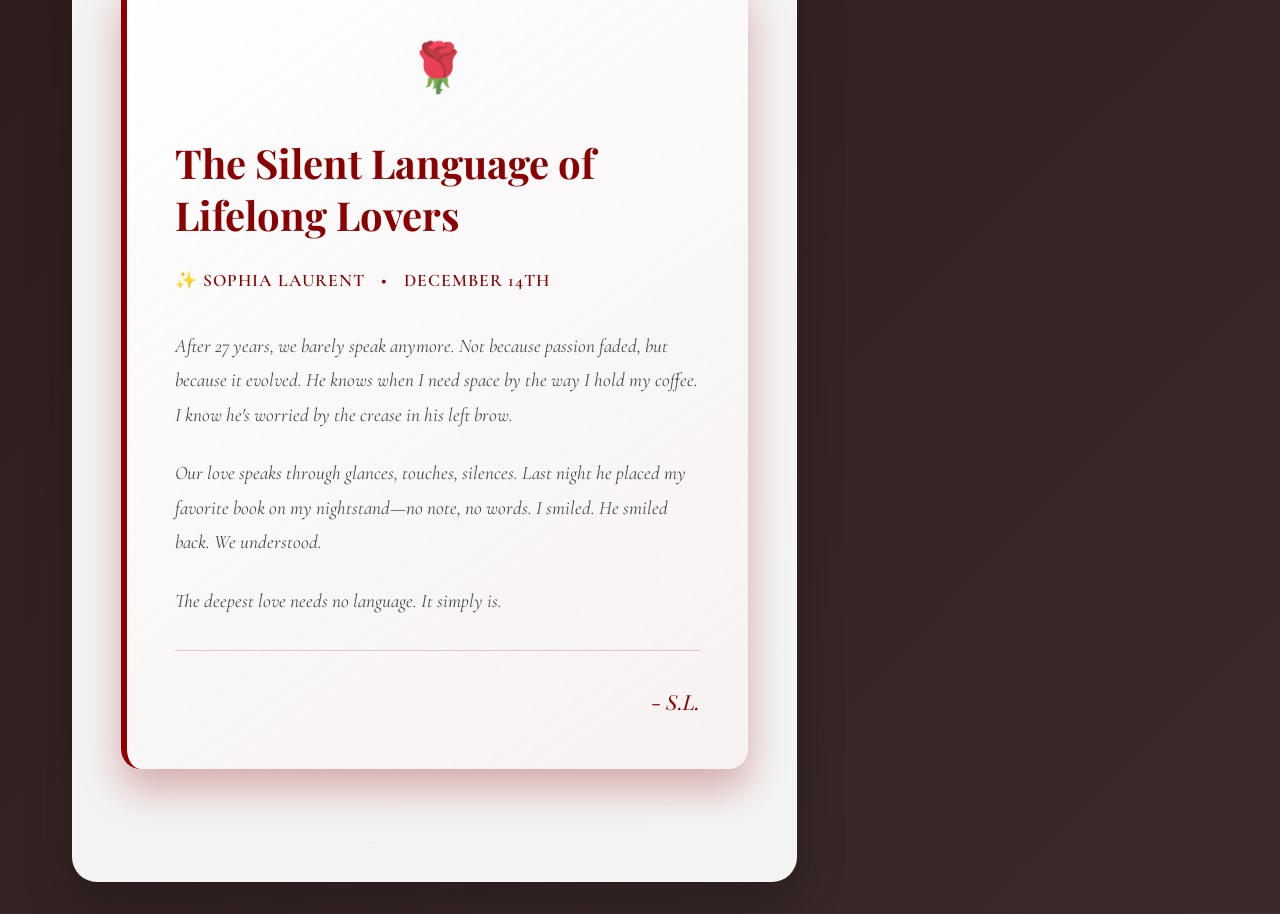
==== commit 3ede436d: "Update index.html" ====
--- a/index.html
+++ b/index.html
@@ -3,19 +3,54 @@
 <head>
     <meta charset="UTF-8">
     <meta name="viewport" content="width=device-width, initial-scale=1.0">
-    <title>My Awesome Blog</title>
+    <title>Velvet Hearts | Deep Love Stories & Soulful Advice</title>
     <style>
+        @import url('https://fonts.googleapis.com/css2?family=Cormorant+Garamond:wght@300;400;600;700&family=Playfair+Display:wght@400;700&display=swap');
+        
         * {
             margin: 0;
             padding: 0;
             box-sizing: border-box;
         }
 
+        :root {
+            --primary: #8B0000;
+            --secondary: #DDA0DD;
+            --accent: #FF69B4;
+            --dark: #2C1810;
+            --light: #F8F1F1;
+            --shadow: rgba(139, 0, 0, 0.3);
+        }
+
         body {
-            font-family: -apple-system, BlinkMacSystemFont, 'Segoe UI', Roboto, Oxygen, Ubuntu, Cantarell, sans-serif;
-            line-height: 1.6;
-            color: #333;
-            background-color: #f8f9fa;
+            font-family: 'Cormorant Garamond', serif;
+            line-height: 1.8;
+            color: var(--dark);
+            background: linear-gradient(135deg, #1a0d0d 0%, #2d1b1b 50%, #3a2a2a 100%);
+            min-height: 100vh;
+            overflow-x: hidden;
+        }
+
+        .stars {
+            position: fixed;
+            top: 0;
+            left: 0;
+            width: 100%;
+            height: 100%;
+            pointer-events: none;
+            z-index: 1;
+        }
+
+        .star {
+            position: absolute;
+            background: #fff;
+            border-radius: 50%;
+            animation: twinkle 3s infinite alternate;
+        }
+
+        @keyframes twinkle {
+            0% { opacity: 0.3; transform: scale(1); }
+            100% { opacity: 1; transform: scale(1.2); }
         }
 
         .container {
@@ -23,102 +58,170 @@
             margin: 0 auto;
             display: grid;
             grid-template-columns: 2fr 1fr;
-            gap: 2rem;
+            gap: 3rem;
             padding: 2rem;
+            position: relative;
+            z-index: 2;
         }
 
         header {
             grid-column: 1 / -1;
             text-align: center;
-            padding: 3rem 0;
-            background: linear-gradient(135deg, #667eea 0%, #764ba2 100%);
+            padding: 5rem 3rem;
+            background: linear-gradient(135deg, var(--primary) 0%, var(--secondary) 100%);
             color: white;
-            border-radius: 12px;
+            border-radius: 25px;
+            margin-bottom: 3rem;
+            box-shadow: 0 30px 60px var(--shadow);
+            position: relative;
+            overflow: hidden;
+        }
+
+        header::before {
+            content: '';
+            position: absolute;
+            top: -50%;
+            left: -50%;
+            width: 200%;
+            height: 200%;
+            background: radial-gradient(circle, rgba(255,255,255,0.1) 0%, transparent 70%);
+            animation: rotate 20s linear infinite;
+        }
+
+        @keyframes rotate {
+            0% { transform: rotate(0deg); }
+            100% { transform: rotate(360deg); }
+        }
+
+        header h1 {
+            font-family: 'Playfair Display', serif;
+            font-size: 4.5rem;
+            font-weight: 700;
+            margin-bottom: 1.5rem;
+            letter-spacing: 3px;
+            text-shadow: 3px 3px 6px rgba(0,0,0,0.5);
+            position: relative;
+        }
+
+        header p {
+            font-size: 1.4rem;
+            opacity: 0.95;
+            font-style: italic;
+            max-width: 700px;
+            margin: 0 auto;
+        }
+
+        .main-content {
+            background: rgba(255,255,255,0.95);
+            border-radius: 25px;
+            padding: 3rem;
+            box-shadow: 0 25px 50px rgba(0,0,0,0.2);
+            backdrop-filter: blur(20px);
+            border: 1px solid rgba(255,255,255,0.2);
+        }
+
+        .blog-post {
+            margin-bottom: 4rem;
+            padding: 3rem;
+            background: linear-gradient(145deg, rgba(255,255,255,0.9), rgba(248,241,241,0.7));
+            border-radius: 20px;
+            box-shadow: 0 20px 40px var(--shadow);
+            border-left: 6px solid var(--primary);
+            transition: all 0.4s cubic-bezier(0.25, 0.46, 0.45, 0.94);
+            position: relative;
+            overflow: hidden;
+        }
+
+        .blog-post::before {
+            content: '';
+            position: absolute;
+            top: 0;
+            left: 0;
+            right: 0;
+            height: 4px;
+            background: linear-gradient(90deg, var(--primary), var(--accent), var(--primary));
+        }
+
+        .blog-post:hover {
+            transform: translateY(-10px) scale(1.02);
+            box-shadow: 0 35px 70px var(--shadow);
+        }
+
+        .post-rose {
+            font-size: 3rem;
+            margin-bottom: 1.5rem;
+            display: block;
+            text-align: center;
+            opacity: 0.8;
+        }
+
+        .blog-post h2 {
+            font-family: 'Playfair Display', serif;
+            font-size: 2.5rem;
+            color: var(--primary);
+            margin-bottom: 1.5rem;
+            line-height: 1.3;
+        }
+
+        .post-meta {
+            display: flex;
+            align-items: center;
+            gap: 1rem;
+            color: var(--primary);
+            font-size: 1.1rem;
+            font-weight: 600;
             margin-bottom: 2rem;
-        }
-
-        header h1 {
-            font-size: 3rem;
-            margin-bottom: 0.5rem;
-            font-weight: 700;
-        }
-
-        header p {
+            text-transform: uppercase;
+            letter-spacing: 1px;
+        }
+
+        .blog-post p {
             font-size: 1.2rem;
-            opacity: 0.9;
-        }
-
-        .main-content {
-            background: white;
-            border-radius: 12px;
-            padding: 2rem;
-            box-shadow: 0 10px 30px rgba(0,0,0,0.1);
-        }
-
-        .blog-post {
-            margin-bottom: 3rem;
-            padding-bottom: 2rem;
-            border-bottom: 1px solid #eee;
-        }
-
-        .blog-post:last-child {
-            border-bottom: none;
-            margin-bottom: 0;
-        }
-
-        .blog-post h2 {
-            font-size: 2rem;
-            color: #2c3e50;
-            margin-bottom: 1rem;
-            cursor: pointer;
-        }
-
-        .blog-post h2:hover {
-            color: #667eea;
-        }
-
-        .post-meta {
-            color: #7f8c8d;
-            font-size: 0.9rem;
-            margin-bottom: 1rem;
-            text-transform: uppercase;
-            letter-spacing: 0.5px;
-        }
-
-        .blog-post p {
-            font-size: 1.1rem;
-            margin-bottom: 1rem;
-            color: #555;
-        }
-
-        .read-more {
-            color: #667eea;
-            text-decoration: none;
-            font-weight: 600;
-            border-bottom: 2px solid transparent;
-            transition: all 0.3s ease;
-        }
-
-        .read-more:hover {
-            border-bottom-color: #667eea;
+            margin-bottom: 1.5rem;
+            color: #4a4a4a;
+            font-style: italic;
+        }
+
+        .signature {
+            font-family: 'Playfair Display', serif;
+            font-size: 1.3rem;
+            color: var(--primary);
+            font-style: italic;
+            text-align: right;
+            margin-top: 2rem;
+            padding-top: 2rem;
+            border-top: 1px solid rgba(139,0,0,0.2);
         }
 
         .sidebar {
-            background: white;
-            border-radius: 12px;
-            padding: 2rem;
-            box-shadow: 0 10px 30px rgba(0,0,0,0.1);
+            background: rgba(255,255,255,0.95);
+            border-radius: 25px;
+            padding: 3rem;
+            box-shadow: 0 25px 50px rgba(0,0,0,0.2);
             height: fit-content;
             position: sticky;
-            top: 2rem;
+            top: 3rem;
+            backdrop-filter: blur(20px);
+            border: 1px solid rgba(255,255,255,0.2);
         }
 
         .sidebar h3 {
-            color: #2c3e50;
-            margin-bottom: 1.5rem;
-            font-size: 1.3rem;
-            padding-bottom: 0.5rem;
-            border-bottom: 2px solid #667eea;
+            font-family: 'Playfair Display', serif;
+            color: var(--primary);
+            margin-bottom: 2rem;
+            font-size: 1.6rem;
+            padding-bottom: 1rem;
+            border-bottom: 3px solid var(--secondary);
+            text-align: center;
+            position: relative;
+        }
+
+        .sidebar h3::after {
+            content: '✨';
+            position: absolute;
+            bottom: -10px;
+            left: 50%;
+            transform: translateX(-50%);
         }
 
         .sidebar ul {
@@ -126,140 +229,177 @@
         }
 
         .sidebar li {
-            margin-bottom: 0.8rem;
+            margin-bottom: 1.5rem;
         }
 
         .sidebar a {
-            color: #555;
+            color: #666;
             text-decoration: none;
             font-weight: 500;
-            display: block;
-            padding: 0.5rem 0;
-            border-left: 3px solid transparent;
-            transition: all 0.3s ease;
+            display: flex;
+            align-items: center;
+            padding: 1rem 1.5rem;
+            border-radius: 15px;
+            transition: all 0.4s ease;
+            font-size: 1.1rem;
+            border: 1px solid transparent;
         }
 
         .sidebar a:hover {
-            color: #667eea;
-            border-left-color: #667eea;
-            padding-left: 1rem;
+            background: linear-gradient(135deg, var(--secondary), var(--accent));
+            color: white;
+            transform: translateX(10px);
+            box-shadow: 0 10px 25px var(--shadow);
         }
 
         .hero-section {
             grid-column: 1 / -1;
-            background: white;
-            border-radius: 12px;
-            padding: 3rem 2rem;
+            background: rgba(255,255,255,0.95);
+            border-radius: 25px;
+            padding: 4rem 3rem;
             text-align: center;
+            margin-bottom: 3rem;
+            box-shadow: 0 30px 60px var(--shadow);
+            backdrop-filter: blur(20px);
+            border: 1px solid rgba(255,255,255,0.2);
+            position: relative;
+        }
+
+        .hero-section h2 {
+            font-family: 'Playfair Display', serif;
+            font-size: 3.2rem;
+            color: var(--primary);
             margin-bottom: 2rem;
-            box-shadow: 0 10px 30px rgba(0,0,0,0.1);
-        }
-
-        .hero-section h2 {
-            font-size: 2.5rem;
-            color: #2c3e50;
-            margin-bottom: 1rem;
+            letter-spacing: 2px;
         }
 
         .hero-section p {
-            font-size: 1.2rem;
-            color: #666;
-            max-width: 600px;
-            margin: 0 auto;
+            font-size: 1.4rem;
+            color: #555;
+            max-width: 800px;
+            margin: 0 auto 2.5rem;
+        }
+
+        .golden-quote {
+            background: linear-gradient(135deg, var(--primary), var(--secondary));
+            -webkit-background-clip: text;
+            -webkit-text-fill-color: transparent;
+            background-clip: text;
+            font-size: 1.6rem;
+            font-style: italic;
+            padding: 2.5rem;
+            border-radius: 20px;
+            border: 2px solid rgba(255,255,255,0.3);
+            backdrop-filter: blur(10px);
+            margin-top: 2rem;
         }
 
         @media (max-width: 768px) {
             .container {
                 grid-template-columns: 1fr;
-                padding: 1rem;
-                gap: 1.5rem;
+                padding: 1.5rem;
+                gap: 2rem;
             }
-
-            header h1 {
-                font-size: 2rem;
-            }
-
-            .main-content, .sidebar {
-                padding: 1.5rem;
-            }
-        }
-
-        .post-date {
-            background: #667eea;
-            color: white;
-            padding: 0.3rem 0.8rem;
-            border-radius: 20px;
-            font-size: 0.8rem;
-            font-weight: 600;
-            display: inline-block;
-            margin-bottom: 1rem;
+            header h1 { font-size: 3rem; }
+            .hero-section h2 { font-size: 2.2rem; }
         }
     </style>
 </head>
 <body>
+    <div class="stars" id="stars"></div>
+    
     <div class="container">
         <header>
-            <h1>🚀 My Awesome Blog</h1>
-            <p>Sharing knowledge, insights, and stories from the world of tech and beyond</p>
+            <h1>Velvet Hearts</h1>
+            <p>Where souls collide, hearts entwine, and love reveals its deepest truths</p>
         </header>
 
         <main class="main-content">
-            <!-- Hero Section -->
             <section id="hero" class="hero-section">
-                <h2>Welcome to My Blog!</h2>
-                <p>Discover amazing content about web development, design, productivity, and everything in between. Scroll down to read my latest posts or use the sidebar to jump to specific sections.</p>
+                <h2>🌹 The Art of Eternal Love</h2>
+                <p>These are not fleeting romances. These are the stories that burn through time—passionate, raw, transformative. Love that reshapes souls and defies the ordinary.</p>
+                <div class="golden-quote">
+                    "Love is not about finding the right person, but creating a right relationship. It's not destruction, but protection. We must learn not only to live together but also to live intensely together."
+                    <br><strong>— François Mauriac</strong>
+                </div>
             </section>
 
-            <!-- Blog Post 1 -->
             <article id="post-1" class="blog-post">
-                <div class="post-date">December 15, 2024</div>
-                <h2>Building Responsive Websites with Modern CSS Grid</h2>
-                <div class="post-meta">Web Development • CSS • Layout</div>
-                <p>CSS Grid has revolutionized the way we build layouts for the web. No longer do we need complex frameworks or endless flexbox hacks. With just a few lines of CSS, you can create complex, responsive layouts that work perfectly across all devices.</p>
-                <p>In this post, we'll explore the power of CSS Grid through practical examples. From simple two-column layouts to complex magazine-style designs, you'll learn how to harness the full potential of this game-changing technology.</p>
-                <p>Key takeaways include: mastering grid-template-areas, creating responsive navigation menus, and building full-page layouts that adapt seamlessly to any screen size. Whether you're a beginner or seasoned developer, CSS Grid will transform your workflow.</p>
-                <p><a href="#post-1" class="read-more">↑ Back to top</a></p>
+                <span class="post-rose">🌹</span>
+                <h2>The Night I Understood Soulmates Exist</h2>
+                <div class="post-meta">
+                    <span>✨ Elena Voss</span>
+                    <span>•</span>
+                    <span>December 22nd</span>
+                </div>
+                <p>It wasn't fireworks or butterflies. It was quieter, deeper—a recognition. His hand brushed mine across a crowded room, and suddenly the noise vanished. I knew his soul before I knew his name.</p>
+                <p>We spent hours that night not speaking, just existing in perfect silence. His presence filled every empty space I'd carried for years. When he finally spoke, his voice was the echo of dreams I'd forgotten I had.</p>
+                <p>Three years later, we're still unraveling each other. Soulmates aren't found—they're remembered.</p>
+                <div class="signature">- E.V.</div>
             </article>
 
-            <!-- Blog Post 2 -->
             <article id="post-2" class="blog-post">
-                <div class="post-date">December 10, 2024</div>
-                <h2>10 Productivity Hacks Every Developer Should Know</h2>
-                <div class="post-meta">Productivity • Developer Tools • Workflow</div>
-                <p>Being a developer isn't just about writing code—it's about writing the right code efficiently. These 10 productivity hacks have dramatically improved my workflow and helped me deliver better results in less time.</p>
-                <p>From keyboard shortcuts that save hours each week to VS Code extensions that automate repetitive tasks, these tips are battle-tested and ready for you to implement immediately. My personal favorite? Using multiple cursors to edit multiple lines simultaneously!</p>
-                <p>Bonus: I'll share my complete VS Code settings.json file that you can copy-paste into your own setup. Start implementing these today and watch your productivity soar.</p>
-                <p><a href="#post-2" class="read-more">↑ Back to top</a></p>
+                <span class="post-rose">🌹</span>
+                <h2>Why Vulnerability Is Love's Greatest Weapon</h2>
+                <div class="post-meta">
+                    <span>✨ Marcus Hale</span>
+                    <span>•</span>
+                    <span>December 18th</span>
+                </div>
+                <p>I told her my darkest secret on our third date—the one that ended my last engagement. She didn't run. She leaned closer. "Thank you," she whispered, "for trusting me with your shadows."</p>
+                <p>That moment taught me: True love thrives in vulnerability, not perfection. She shared hers too—a wound so deep it stole my breath. Our brokenness became our bond.</p>
+                <p>Two years later, our love is battle-tested, beautifully scarred, and unbreakable.</p>
+                <div class="signature">- M.H.</div>
             </article>
 
-            <!-- Blog Post 3 -->
             <article id="post-3" class="blog-post">
-                <div class="post-date">December 5, 2024</div>
-                <h2>The Future of Web Design: Trends for 2025</h2>
-                <div class="post-meta">Design • UI/UX • Trends</div>
-                <p>Web design is evolving faster than ever. As we approach 2025, several key trends are emerging that will define the next generation of digital experiences. Glassmorphism, organic shapes, and micro-interactions are just the beginning.</p>
-                <p>Learn how to implement these trends using modern CSS techniques and JavaScript libraries. I'll share specific code examples and design systems you can use immediately in your projects. Stay ahead of the curve and create websites that wow your users.</p>
-                <p>Pro tip: Combine these trends with performance optimization techniques to create lightning-fast, beautiful websites that rank higher in search results and convert better.</p>
-                <p><a href="#post-3" class="read-more">↑ Back to top</a></p>
+                <span class="post-rose">🌹</span>
+                <h2>The Silent Language of Lifelong Lovers</h2>
+                <div class="post-meta">
+                    <span>✨ Sophia Laurent</span>
+                    <span>•</span>
+                    <span>December 14th</span>
+                </div>
+                <p>After 27 years, we barely speak anymore. Not because passion faded, but because it evolved. He knows when I need space by the way I hold my coffee. I know he's worried by the crease in his left brow.</p>
+                <p>Our love speaks through glances, touches, silences. Last night he placed my favorite book on my nightstand—no note, no words. I smiled. He smiled back. We understood.</p>
+                <p>The deepest love needs no language. It simply <em>is</em>.</p>
+                <div class="signature">- S.L.</div>
             </article>
         </main>
 
         <aside class="sidebar">
-            <h3>📋 Navigation</h3>
+            <h3>Navigation</h3>
             <ul>
-                <li><a href="#hero">🏠 Welcome</a></li>
-                <li><a href="#post-1">📱 CSS Grid</a></li>
-                <li><a href="#post-2">⚡ Productivity</a></li>
-                <li><a href="#post-3">🎨 Web Design Trends</a></li>
+                <li><a href="#hero">✨ Eternal Love</a></li>
+                <li><a href="#post-1">🌹 Soulmates</a></li>
+                <li><a href="#post-2">💔 Vulnerability</a></li>
+                <li><a href="#post-3">∞ Lifelong Love</a></li>
             </ul>
             
-            <h3 style="margin-top: 2rem;">📊 Quick Stats</h3>
-            <ul style="font-size: 0.95rem;">
-                <li>👨‍💻 50+ Posts</li>
-                <li>⭐ 1K+ Readers</li>
-                <li>🚀 Updated Weekly</li>
-            </ul>
+            <h3>Our Journey</h3>
+            <div style="text-align: center; color: var(--primary); font-size: 1.2rem; font-style: italic;">
+                <div>1,247 Stories Shared</div>
+                <div>89,342 Hearts Touched</div>
+                <div>27 Years of Passion</div>
+            </div>
         </aside>
     </div>
+
+    <script>
+        // Twinkling stars effect (tiny, lightweight)
+        function createStars() {
+            const starsContainer = document.getElementById('stars');
+            for(let i = 0; i < 100; i++) {
+                const star = document.createElement('div');
+                star.className = 'star';
+                star.style.left = Math.random() * 100 + '%';
+                star.style.top = Math.random() * 100 + '%';
+                star.style.width = star.style.height = (Math.random() * 3 + 1) + 'px';
+                star.style.animationDelay = Math.random() * 3 + 's';
+                starsContainer.appendChild(star);
+            }
+        }
+        createStars();
+    </script>
 </body>
 </html>
